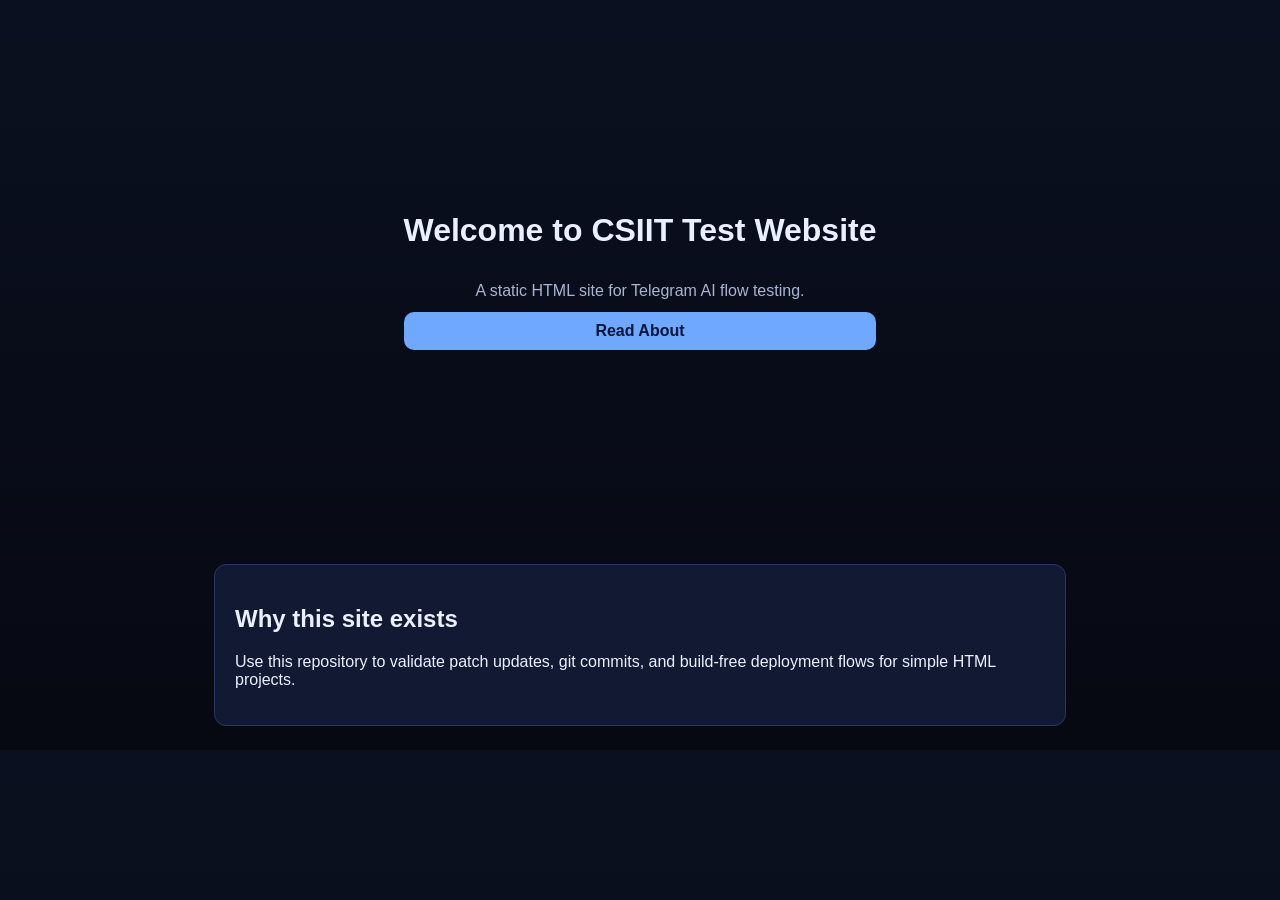
==== index.html @ f119dbec "Add initial static HTML website files and styles" ====
<!doctype html>
<html lang="en">
  <head>
    <meta charset="UTF-8" />
    <meta name="viewport" content="width=device-width, initial-scale=1.0" />
    <title>CSIIT Test Website</title>
    <link rel="stylesheet" href="./styles.css" />
  </head>
  <body>
    <header class="hero">
      <h1 id="hero-title">Welcome to CSIIT Test Website</h1>
      <p id="hero-subtitle">A static HTML site for Telegram AI flow testing.</p>
      <a class="btn" href="./about.html">Read About</a>
    </header>

    <main class="container">
      <section class="card">
        <h2>Why this site exists</h2>
        <p>
          Use this repository to validate patch updates, git commits, and build-free deployment
          flows for simple HTML projects.
        </p>
      </section>
    </main>
  </body>
</html>
---- styles.css ----
:root {
  --bg: #0b1020;
  --panel: #121a33;
  --text: #eaf0ff;
  --muted: #a9b4d0;
  --accent: #6ea8ff;
}

* {
  box-sizing: border-box;
}

body {
  margin: 0;
  font-family: Inter, Segoe UI, Arial, sans-serif;
  background: linear-gradient(180deg, var(--bg), #060912);
  color: var(--text);
}

.hero {
  min-height: 60vh;
  display: grid;
  place-content: center;
  gap: 12px;
  padding: 32px;
  text-align: center;
}

.hero p {
  color: var(--muted);
  margin: 0;
}

.container {
  max-width: 900px;
  margin: 0 auto;
  padding: 24px;
}

.card {
  background: var(--panel);
  border: 1px solid #2a365f;
  border-radius: 12px;
  padding: 20px;
}

.btn {
  display: inline-block;
  text-decoration: none;
  color: #001638;
  background: var(--accent);
  padding: 10px 16px;
  border-radius: 10px;
  font-weight: 600;
}

.btn.secondary {
  background: #9bb7f0;
}
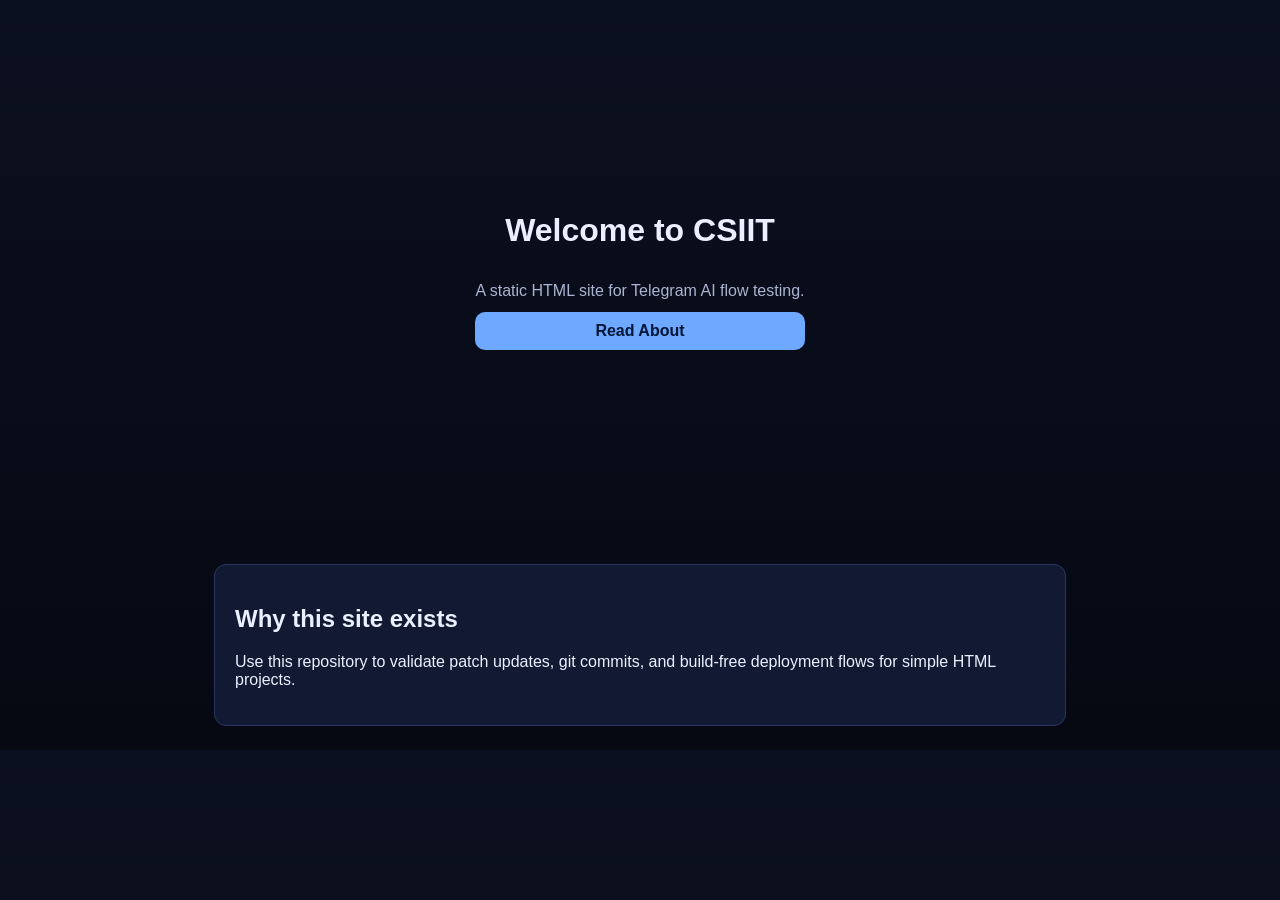
==== commit 179b00d2: "AI: push the changes to live" ====
--- a/index.html
+++ b/index.html
@@ -8,7 +8,7 @@
   </head>
   <body>
     <header class="hero">
-      <h1 id="hero-title">Welcome to CSIIT Test Website</h1>
+      <h1 id="hero-title">Welcome to CSIIT</h1>
       <p id="hero-subtitle">A static HTML site for Telegram AI flow testing.</p>
       <a class="btn" href="./about.html">Read About</a>
     </header>
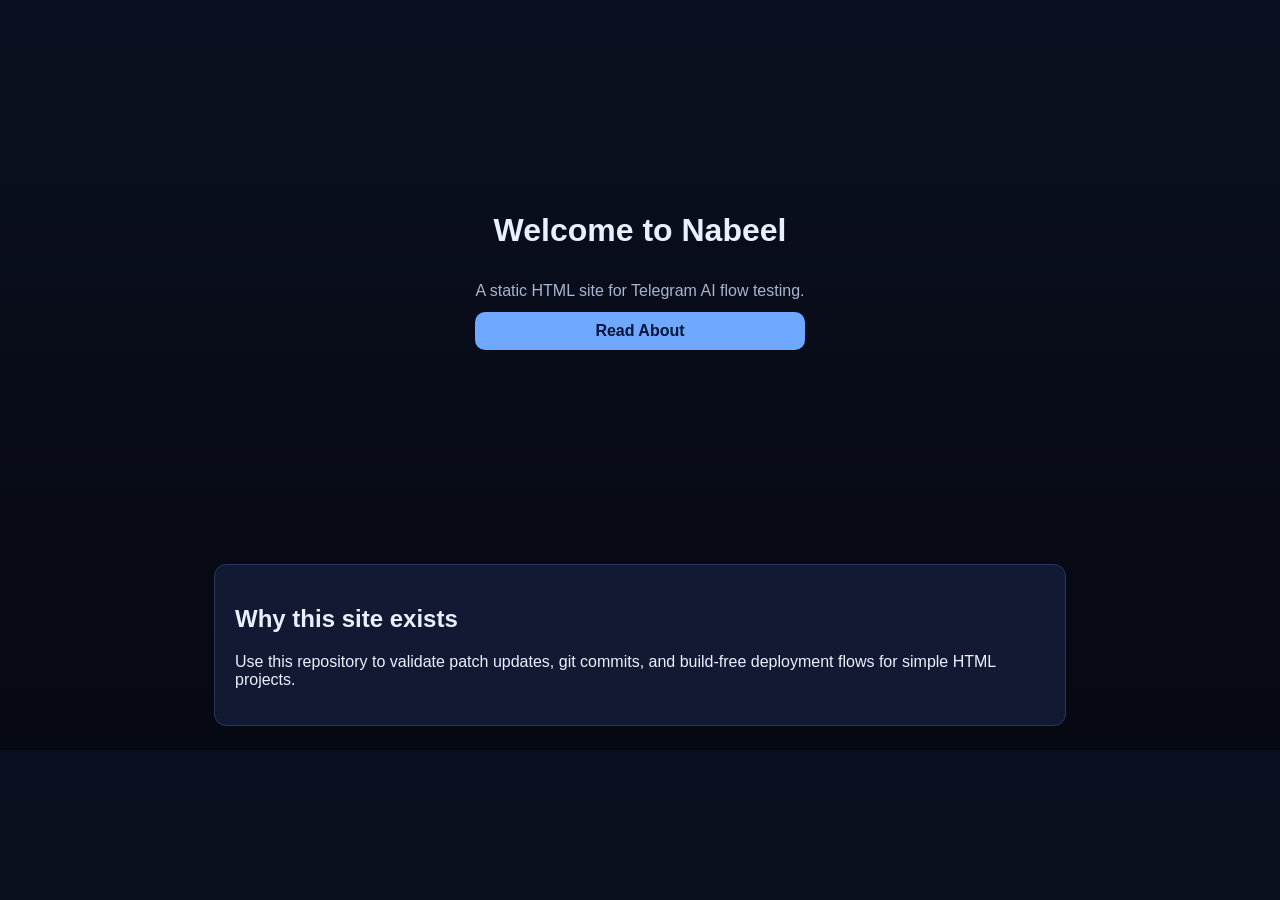
==== commit ee6796f9: "AI: yes to push to live" ====
--- a/index.html
+++ b/index.html
@@ -3,12 +3,12 @@
   <head>
     <meta charset="UTF-8" />
     <meta name="viewport" content="width=device-width, initial-scale=1.0" />
-    <title>CSIIT Test Website</title>
+    <title>Nabeel Test Website</title>
     <link rel="stylesheet" href="./styles.css" />
   </head>
   <body>
     <header class="hero">
-      <h1 id="hero-title">Welcome to CSIIT</h1>
+      <h1 id="hero-title">Welcome to Nabeel</h1>
       <p id="hero-subtitle">A static HTML site for Telegram AI flow testing.</p>
       <a class="btn" href="./about.html">Read About</a>
     </header>
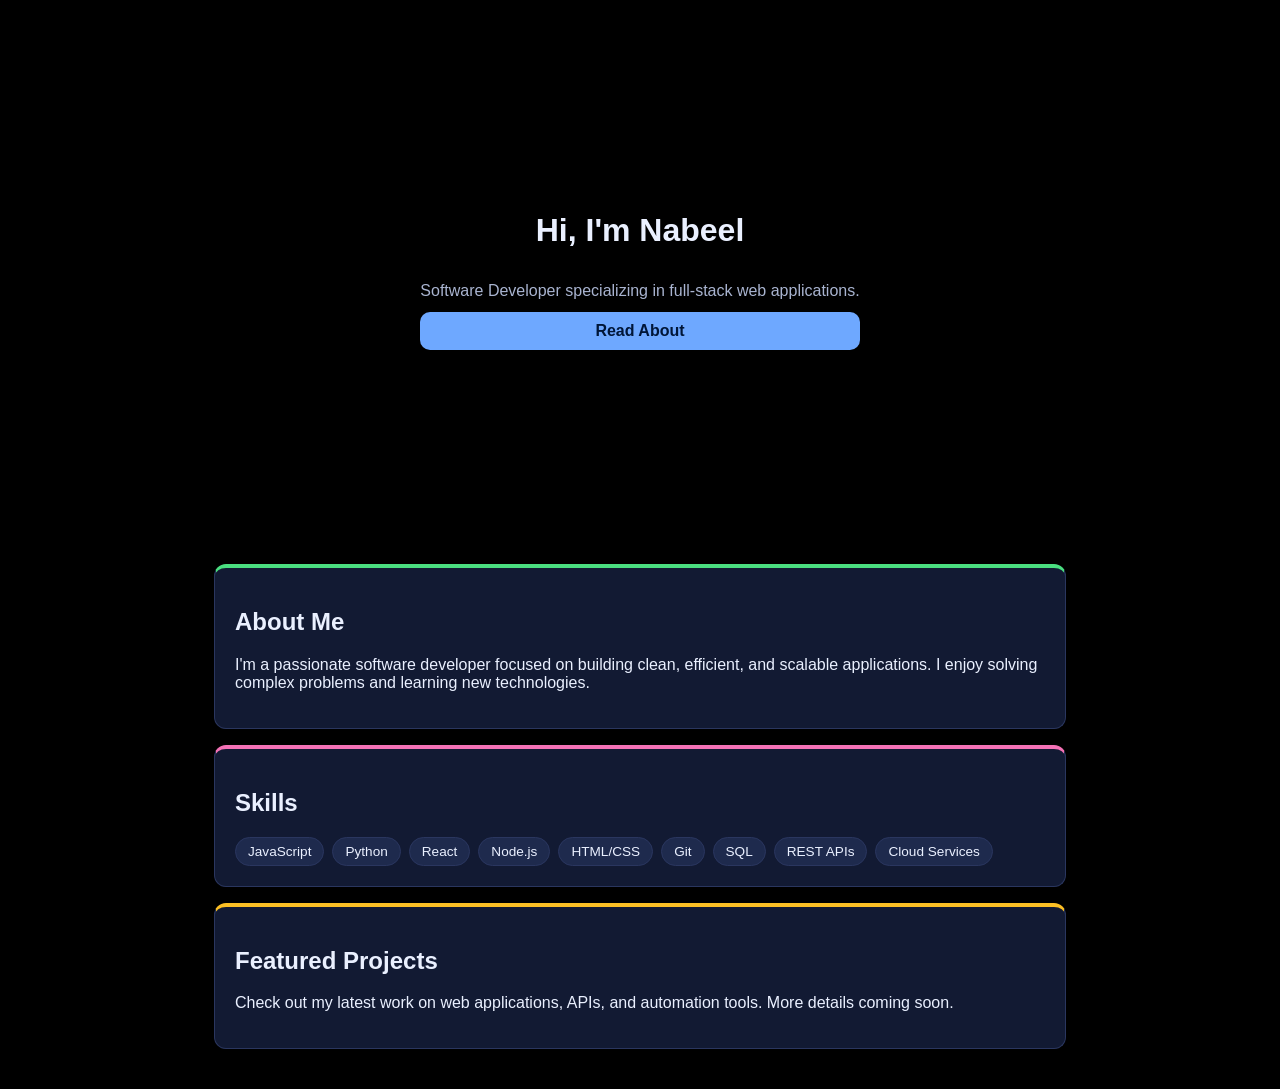
==== commit 184473db: "AI: push to live" ====
--- a/index.html
+++ b/index.html
@@ -3,22 +3,45 @@
   <head>
     <meta charset="UTF-8" />
     <meta name="viewport" content="width=device-width, initial-scale=1.0" />
-    <title>Nabeel Test Website</title>
+    <title>Nabeel | Software Developer</title>
     <link rel="stylesheet" href="./styles.css" />
   </head>
-  <body>
+  <body style="background: black;">
     <header class="hero">
-      <h1 id="hero-title">Welcome to Nabeel</h1>
-      <p id="hero-subtitle">A static HTML site for Telegram AI flow testing.</p>
+      <h1 id="hero-title">Hi, I'm Nabeel</h1>
+      <p id="hero-subtitle">Software Developer specializing in full-stack web applications.</p>
       <a class="btn" href="./about.html">Read About</a>
     </header>
 
     <main class="container">
-      <section class="card">
-        <h2>Why this site exists</h2>
+      <section class="card about">
+        <h2>About Me</h2>
         <p>
-          Use this repository to validate patch updates, git commits, and build-free deployment
-          flows for simple HTML projects.
+          I'm a passionate software developer focused on building clean, efficient, and scalable
+          applications. I enjoy solving complex problems and learning new technologies.
+        </p>
+      </section>
+
+      <section class="card skills">
+        <h2>Skills</h2>
+        <div class="pills">
+          <span class="pill">JavaScript</span>
+          <span class="pill">Python</span>
+          <span class="pill">React</span>
+          <span class="pill">Node.js</span>
+          <span class="pill">HTML/CSS</span>
+          <span class="pill">Git</span>
+          <span class="pill">SQL</span>
+          <span class="pill">REST APIs</span>
+          <span class="pill">Cloud Services</span>
+        </div>
+      </section>
+
+      <section class="card projects">
+        <h2>Featured Projects</h2>
+        <p>
+          Check out my latest work on web applications, APIs, and automation tools.
+          More details coming soon.
         </p>
       </section>
     </main>
--- a/styles.css
+++ b/styles.css
@@ -4,6 +4,9 @@
   --text: #eaf0ff;
   --muted: #a9b4d0;
   --accent: #6ea8ff;
+  --accent-about: #4ade80;
+  --accent-skills: #f472b6;
+  --accent-projects: #fbbf24;
 }
 
 * {
@@ -13,7 +16,7 @@
 body {
   margin: 0;
   font-family: Inter, Segoe UI, Arial, sans-serif;
-  background: linear-gradient(180deg, var(--bg), #060912);
+  background: #000;
   color: var(--text);
 }
 
@@ -42,6 +45,38 @@
   border: 1px solid #2a365f;
   border-radius: 12px;
   padding: 20px;
+  margin-bottom: 16px;
+  border-top: 4px solid transparent;
+}
+
+.card.about {
+  border-top-color: var(--accent-about);
+}
+
+.card.skills {
+  border-top-color: var(--accent-skills);
+}
+
+.card.projects {
+  border-top-color: var(--accent-projects);
+}
+
+.pills {
+  display: flex;
+  flex-wrap: wrap;
+  gap: 8px;
+  margin-top: 4px;
+}
+
+.pill {
+  display: inline-block;
+  background: #1e2a4d;
+  color: var(--text);
+  border: 1px solid #2a365f;
+  padding: 6px 12px;
+  border-radius: 999px;
+  font-size: 0.85rem;
+  font-weight: 500;
 }
 
 .btn {
@@ -57,3 +92,24 @@
 .btn.secondary {
   background: #9bb7f0;
 }
+
+@media (max-width: 600px) {
+  .hero {
+    min-height: 40vh;
+    padding: 20px;
+  }
+
+  .hero h1 {
+    font-size: 2rem;
+  }
+
+  .container {
+    padding: 16px;
+  }
+
+  .btn {
+    display: block;
+    width: 100%;
+    text-align: center;
+  }
+}
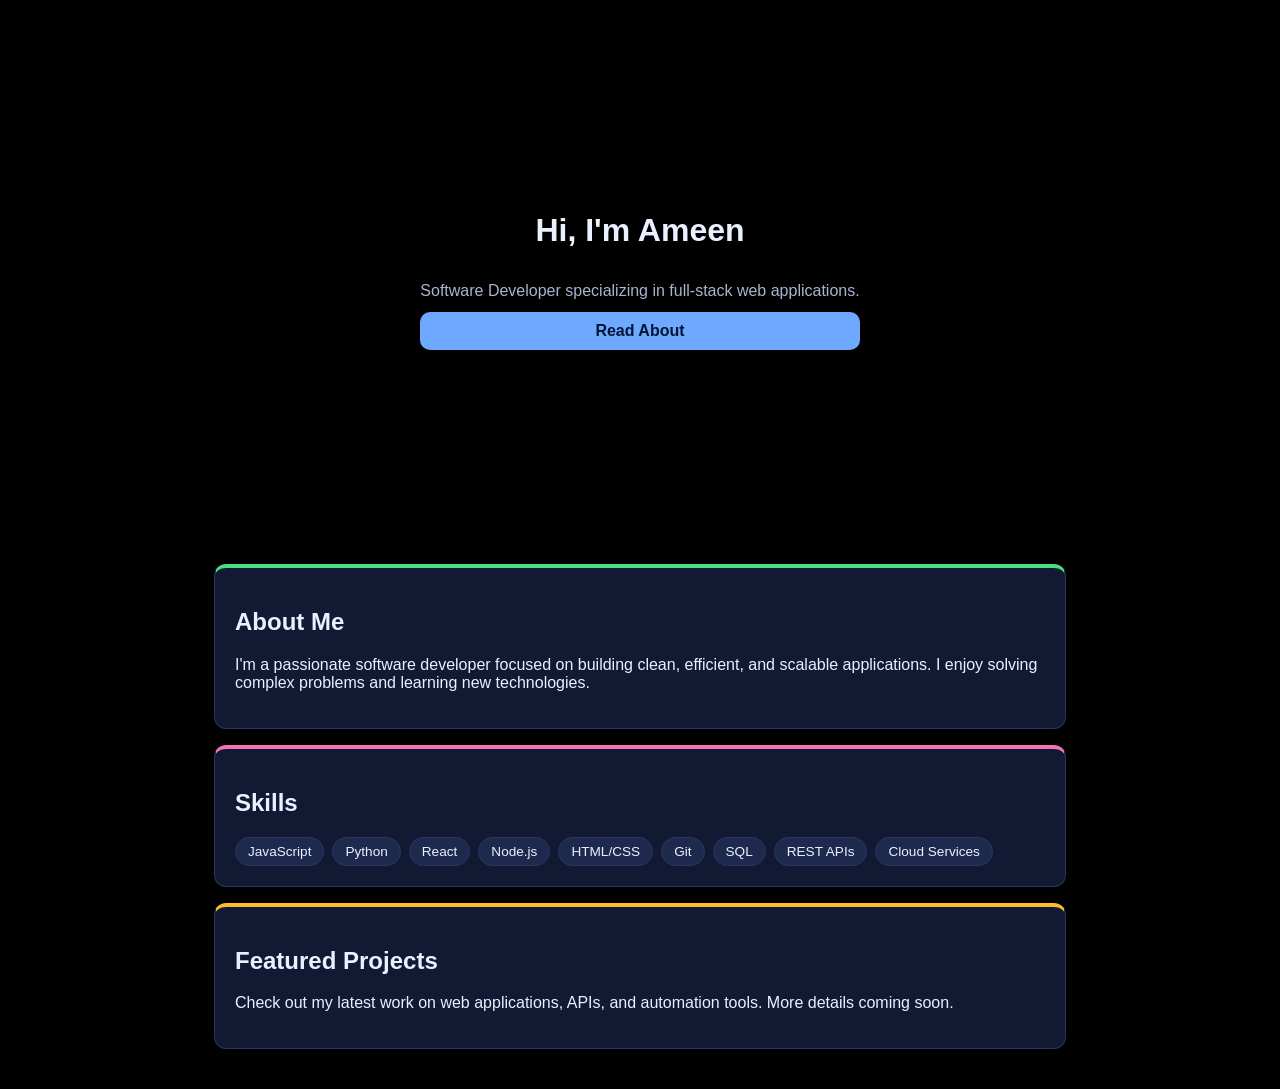
==== commit bf302845: "AI: yes" ====
--- a/index.html
+++ b/index.html
@@ -3,12 +3,12 @@
   <head>
     <meta charset="UTF-8" />
     <meta name="viewport" content="width=device-width, initial-scale=1.0" />
-    <title>Nabeel | Software Developer</title>
+    <title>Ameen | Software Developer</title>
     <link rel="stylesheet" href="./styles.css" />
   </head>
   <body style="background: black;">
     <header class="hero">
-      <h1 id="hero-title">Hi, I'm Nabeel</h1>
+      <h1 id="hero-title">Hi, I'm Ameen</h1>
       <p id="hero-subtitle">Software Developer specializing in full-stack web applications.</p>
       <a class="btn" href="./about.html">Read About</a>
     </header>
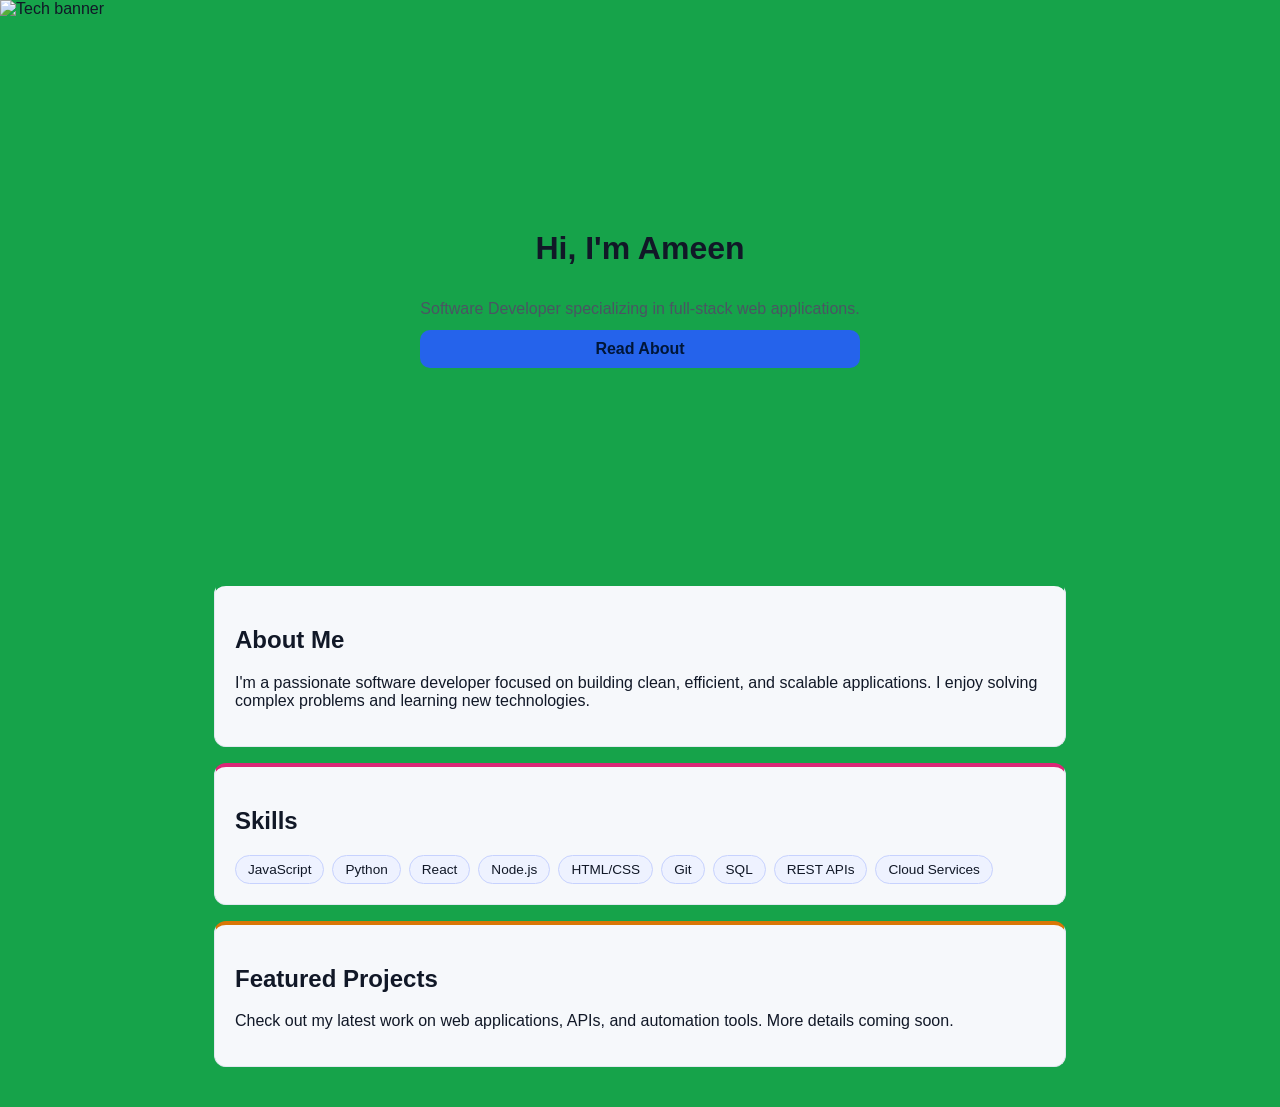
==== commit a4945bcf: "AI: yes" ====
--- a/index.html
+++ b/index.html
@@ -6,7 +6,10 @@
     <title>Ameen | Software Developer</title>
     <link rel="stylesheet" href="./styles.css" />
   </head>
-  <body style="background: black;">
+  <body>
+    <div class="banner">
+      <img src="https://images.unsplash.com/photo-1518770660439-4636190af475?w=1200&auto=format&fit=crop" alt="Tech banner" />
+    </div>
     <header class="hero">
       <h1 id="hero-title">Hi, I'm Ameen</h1>
       <p id="hero-subtitle">Software Developer specializing in full-stack web applications.</p>
--- a/styles.css
+++ b/styles.css
@@ -1,12 +1,12 @@
 :root {
-  --bg: #0b1020;
-  --panel: #121a33;
-  --text: #eaf0ff;
-  --muted: #a9b4d0;
-  --accent: #6ea8ff;
-  --accent-about: #4ade80;
-  --accent-skills: #f472b6;
-  --accent-projects: #fbbf24;
+  --bg: #16a34a;
+  --panel: #f6f8fb;
+  --text: #111827;
+  --muted: #4b5563;
+  --accent: #2563eb;
+  --accent-about: #16a34a;
+  --accent-skills: #db2777;
+  --accent-projects: #d97706;
 }
 
 * {
@@ -16,8 +16,21 @@
 body {
   margin: 0;
   font-family: Inter, Segoe UI, Arial, sans-serif;
-  background: #000;
+  background: var(--bg);
   color: var(--text);
+}
+
+.banner {
+  width: 100%;
+  max-height: 300px;
+  overflow: hidden;
+}
+
+.banner img {
+  width: 100%;
+  height: 100%;
+  object-fit: cover;
+  display: block;
 }
 
 .hero {
@@ -42,7 +55,7 @@
 
 .card {
   background: var(--panel);
-  border: 1px solid #2a365f;
+  border: 1px solid #e2e8f0;
   border-radius: 12px;
   padding: 20px;
   margin-bottom: 16px;
@@ -70,9 +83,9 @@
 
 .pill {
   display: inline-block;
-  background: #1e2a4d;
+  background: #eef2ff;
   color: var(--text);
-  border: 1px solid #2a365f;
+  border: 1px solid #c7d2fe;
   padding: 6px 12px;
   border-radius: 999px;
   font-size: 0.85rem;
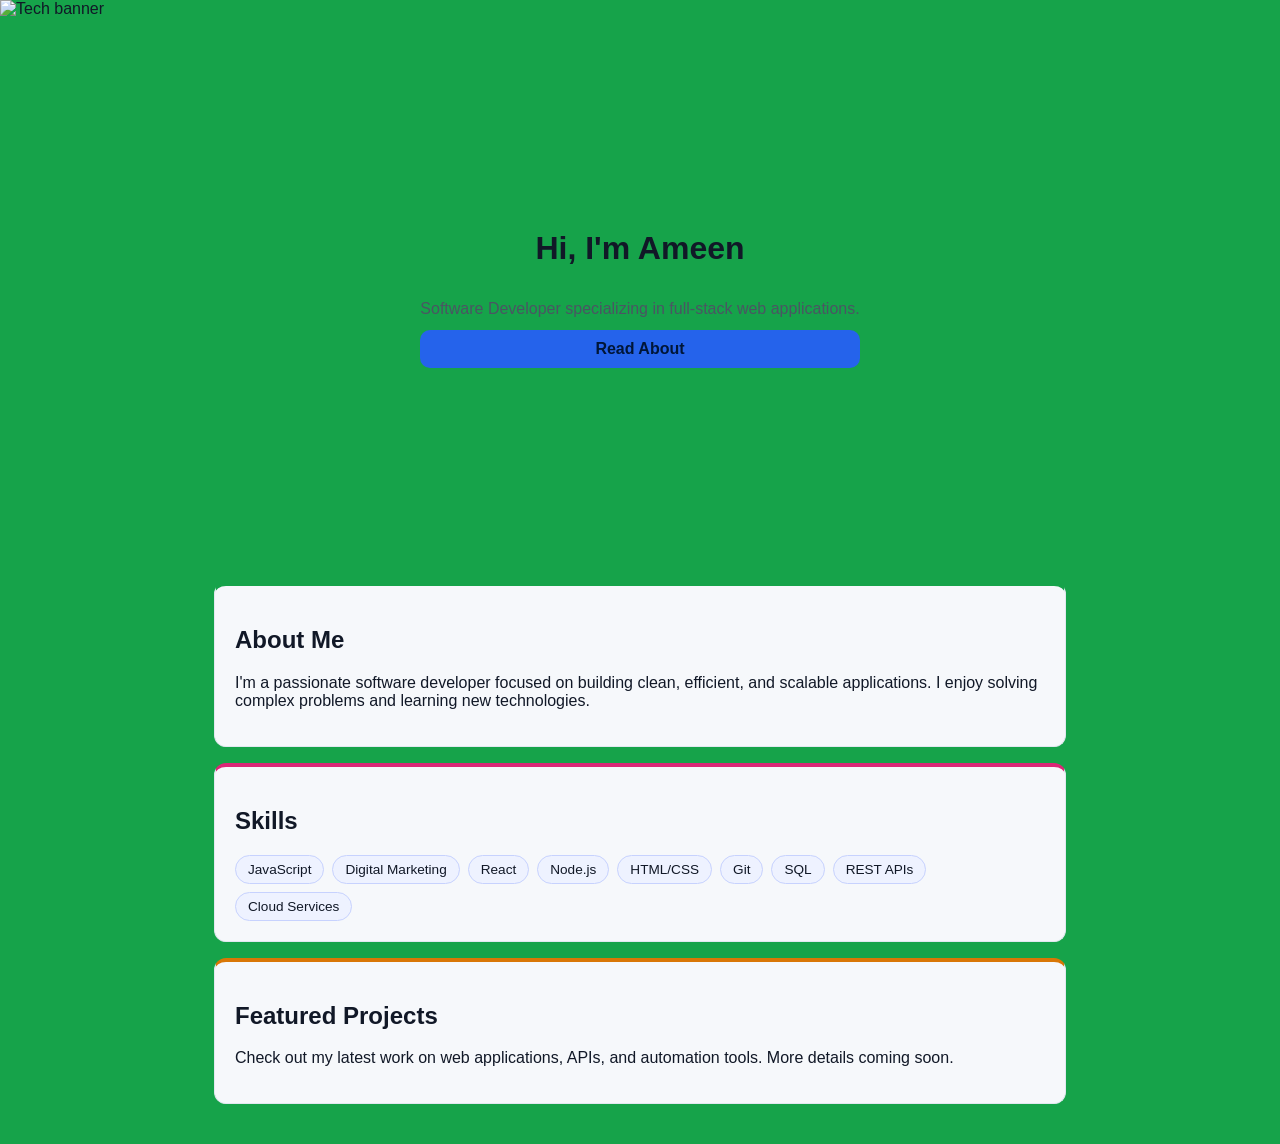
==== commit d41d5e64: "AI: yes" ====
--- a/index.html
+++ b/index.html
@@ -29,7 +29,7 @@
         <h2>Skills</h2>
         <div class="pills">
           <span class="pill">JavaScript</span>
-          <span class="pill">Python</span>
+          <span class="pill">Digital Marketing</span>
           <span class="pill">React</span>
           <span class="pill">Node.js</span>
           <span class="pill">HTML/CSS</span>
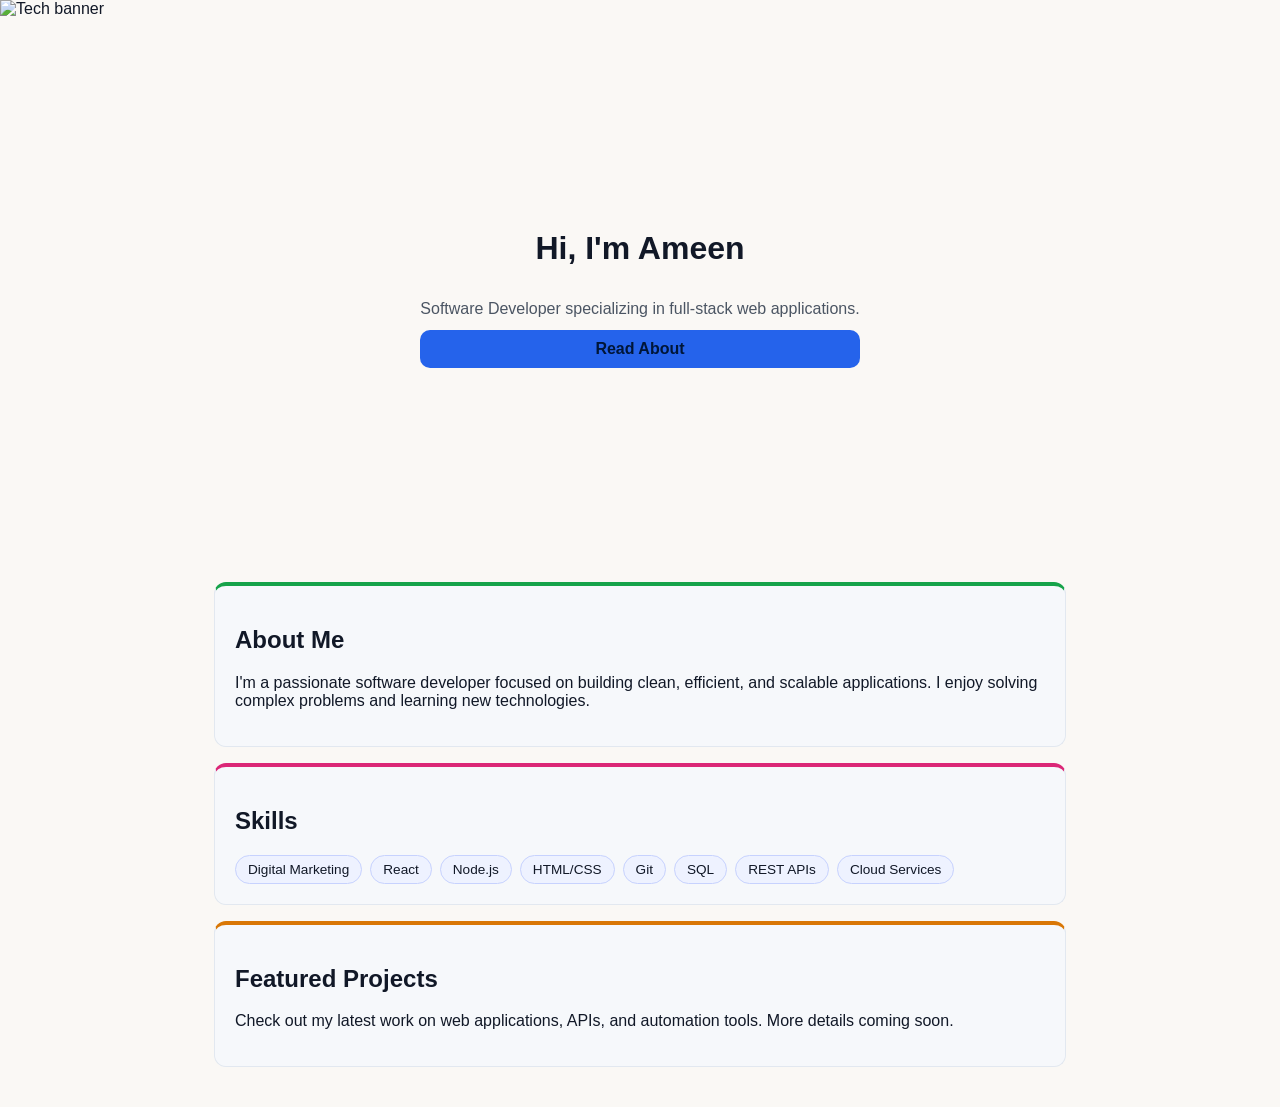
==== commit dc23ab1e: "AI: yes" ====
--- a/index.html
+++ b/index.html
@@ -28,7 +28,6 @@
       <section class="card skills">
         <h2>Skills</h2>
         <div class="pills">
-          <span class="pill">JavaScript</span>
           <span class="pill">Digital Marketing</span>
           <span class="pill">React</span>
           <span class="pill">Node.js</span>
--- a/styles.css
+++ b/styles.css
@@ -1,5 +1,5 @@
 :root {
-  --bg: #16a34a;
+  --bg: #faf8f5;
   --panel: #f6f8fb;
   --text: #111827;
   --muted: #4b5563;
@@ -45,6 +45,21 @@
 .hero p {
   color: var(--muted);
   margin: 0;
+}
+
+#hero-title {
+  animation: fadeInUp 1s ease-out both;
+}
+
+@keyframes fadeInUp {
+  from {
+    opacity: 0;
+    transform: translateY(20px);
+  }
+  to {
+    opacity: 1;
+    transform: translateY(0);
+  }
 }
 
 .container {
